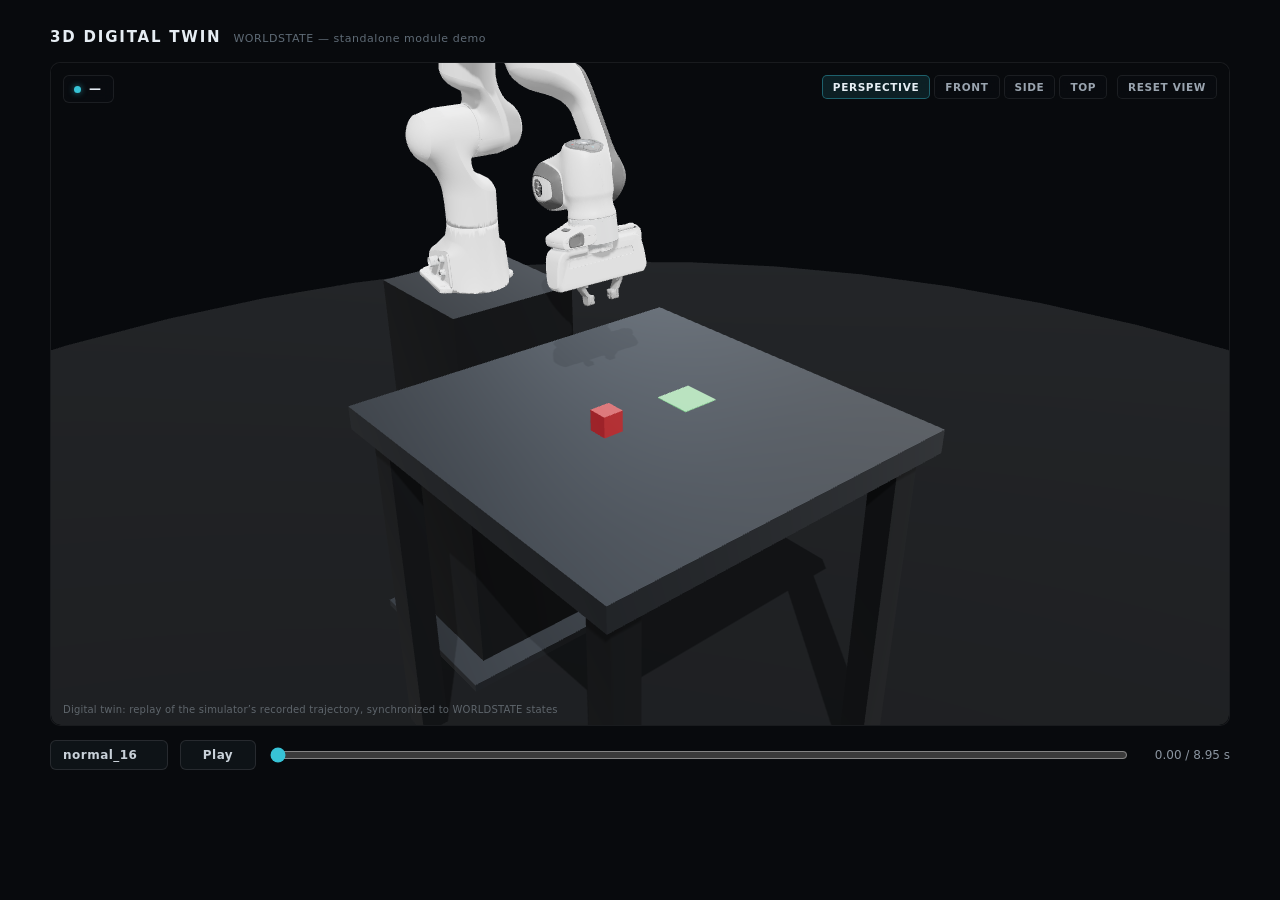
==== web/twin/index.html @ 80e949b7 "3D digital twin module (standalone, not yet wired into the UI) From the twin-viewer HACP pair (Curso" ====
<!DOCTYPE html>
<html lang="en">
<head>
<meta charset="utf-8" />
<meta name="viewport" content="width=device-width, initial-scale=1" />
<title>WORLDSTATE — 3D Digital Twin (standalone demo)</title>
<style>
  :root { color-scheme: dark; }
  * { box-sizing: border-box; }
  body {
    margin: 0;
    min-height: 100vh;
    background: #080a0d;
    color: #c9d1d9;
    font-family: Inter, -apple-system, "SF Pro Text", "Segoe UI", system-ui, sans-serif;
    display: flex;
    flex-direction: column;
    align-items: center;
    padding: 28px 24px 40px;
    -webkit-font-smoothing: antialiased;
  }
  header {
    width: 100%;
    max-width: 1180px;
    display: flex;
    align-items: baseline;
    gap: 12px;
    margin-bottom: 16px;
  }
  header h1 {
    margin: 0;
    font-size: 15px;
    font-weight: 700;
    letter-spacing: 0.12em;
    color: #e6edf3;
    text-transform: uppercase;
  }
  header span {
    font-size: 11px;
    letter-spacing: 0.05em;
    color: #5f6b76;
  }
  #twin-container {
    width: 100%;
    max-width: 1180px;
    aspect-ratio: 16 / 9;
    border: 1px solid rgba(255, 255, 255, 0.07);
    border-radius: 10px;
    overflow: hidden;
    background: #080a0d;
  }
  .demo-controls {
    width: 100%;
    max-width: 1180px;
    display: flex;
    align-items: center;
    gap: 12px;
    margin-top: 14px;
  }
  .demo-controls select,
  .demo-controls button {
    appearance: none;
    background: rgba(16, 20, 25, 0.9);
    border: 1px solid rgba(255, 255, 255, 0.1);
    border-radius: 6px;
    color: #c9d1d9;
    font-family: inherit;
    font-size: 12px;
    font-weight: 600;
    letter-spacing: 0.04em;
    padding: 7px 12px;
    cursor: pointer;
  }
  .demo-controls select:hover,
  .demo-controls button:hover { border-color: rgba(255, 255, 255, 0.25); }
  #twin-play { min-width: 76px; }
  #twin-scrub {
    flex: 1;
    accent-color: #37c3d6;
    cursor: pointer;
  }
  #twin-time {
    font-variant-numeric: tabular-nums;
    font-size: 12px;
    color: #8b95a0;
    min-width: 88px;
    text-align: right;
  }
</style>
</head>
<body>
  <header>
    <h1>3D Digital Twin</h1>
    <span>WORLDSTATE — standalone module demo</span>
  </header>

  <div id="twin-container"></div>

  <div class="demo-controls">
    <select id="twin-run-select" aria-label="Run">
      <option value="normal_16">normal_16</option>
      <option value="miss_unseen">miss_unseen</option>
    </select>
    <button id="twin-play" type="button" data-playing="false">Play</button>
    <input id="twin-scrub" type="range" min="0" max="8.95" step="0.05" value="0" aria-label="Scrub" />
    <span id="twin-time">0.00 / 8.95 s</span>
  </div>

  <script type="module">
    import { mountTwin } from './twin.js';

    const container = document.getElementById('twin-container');
    const twin = mountTwin(container, { assetsBase: './assets', dataBase: './data' });
    window.__twin = twin;

    const runSelect = document.getElementById('twin-run-select');
    const playBtn = document.getElementById('twin-play');
    const scrub = document.getElementById('twin-scrub');
    const timeLabel = document.getElementById('twin-time');

    async function loadRun(runId) {
      twin.pause();
      playBtn.dataset.playing = 'false';
      playBtn.textContent = 'Play';
      await twin.load(runId);
      try {
        const res = await fetch(`./dev/${runId}.analysis.json`);
        if (res.ok) twin.setAnalysis(await res.json());
        else twin.setAnalysis(null);
      } catch {
        twin.setAnalysis(null);
      }
      twin.setTime(0);
      scrub.max = twin.getDuration().toFixed(2);
      syncUI();
    }

    function syncUI() {
      const t = twin.getTime();
      scrub.value = String(t);
      timeLabel.textContent = `${t.toFixed(2)} / ${twin.getDuration().toFixed(2)} s`;
    }

    runSelect.addEventListener('change', () => loadRun(runSelect.value));

    playBtn.addEventListener('click', () => {
      const playing = playBtn.dataset.playing === 'true';
      if (playing) {
        twin.pause();
        playBtn.dataset.playing = 'false';
        playBtn.textContent = 'Play';
      } else {
        twin.play();
        playBtn.dataset.playing = 'true';
        playBtn.textContent = 'Pause';
      }
    });

    scrub.addEventListener('input', () => {
      twin.setTime(parseFloat(scrub.value));
      timeLabel.textContent = `${twin.getTime().toFixed(2)} / ${twin.getDuration().toFixed(2)} s`;
    });

    (function uiLoop() {
      requestAnimationFrame(uiLoop);
      if (playBtn.dataset.playing === 'true') syncUI();
    })();

    loadRun(runSelect.value);
  </script>
</body>
</html>
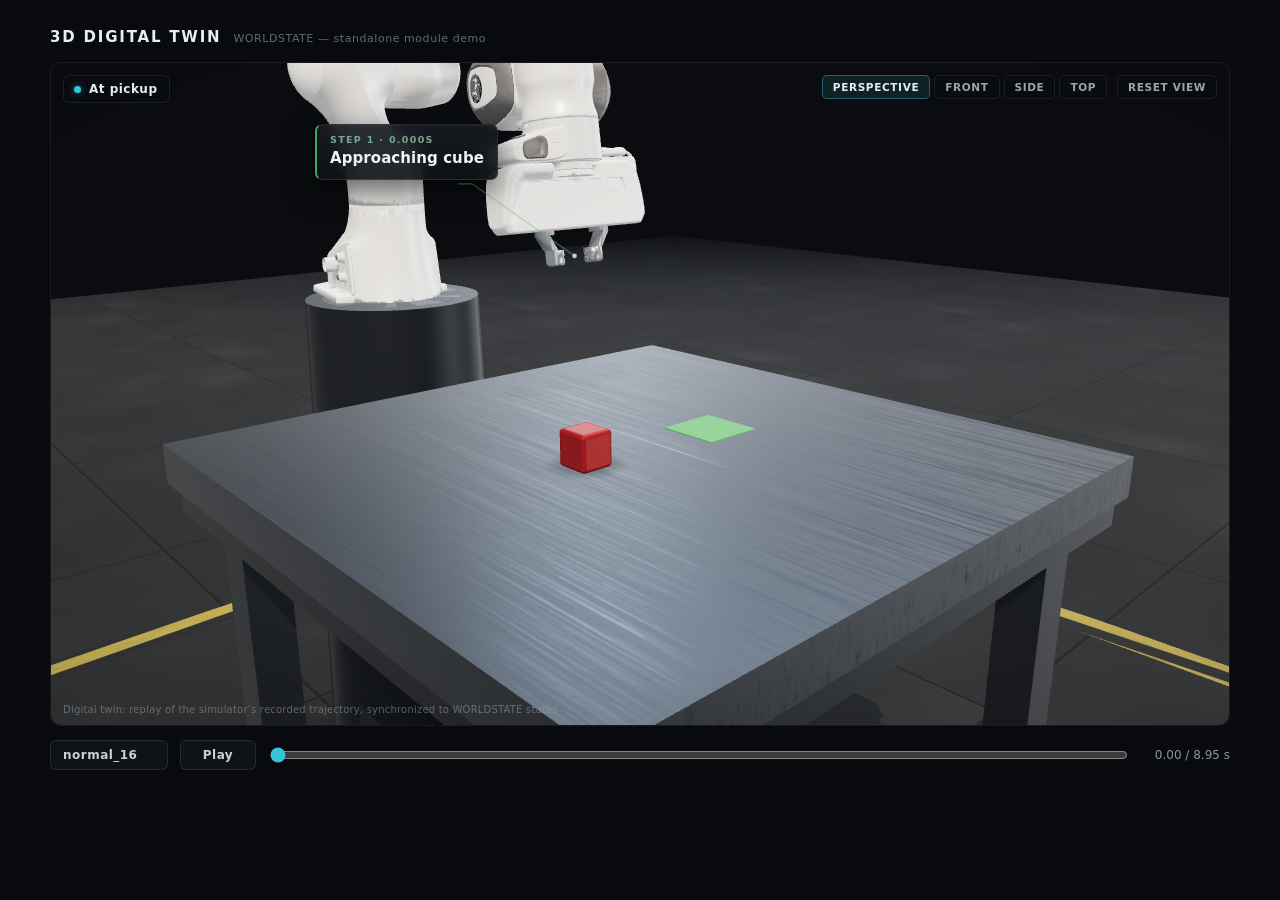
==== commit d9296af6: "3D callouts anchored to arm, cube and pad, derived from trajectory and analysis From the callouts HA" ====
--- a/web/twin/index.html
+++ b/web/twin/index.html
@@ -4,6 +4,7 @@
 <meta charset="utf-8" />
 <meta name="viewport" content="width=device-width, initial-scale=1" />
 <title>WORLDSTATE — 3D Digital Twin (standalone demo)</title>
+<link rel="icon" href="data:," />
 <style>
   :root { color-scheme: dark; }
   * { box-sizing: border-box; }
@@ -108,10 +109,13 @@
 
   <script type="module">
     import { mountTwin } from './twin.js';
+    import { mountCallouts } from './callouts.js';
 
     const container = document.getElementById('twin-container');
     const twin = mountTwin(container, { assetsBase: './assets', dataBase: './data' });
+    const callouts = mountCallouts(twin, container);
     window.__twin = twin;
+    window.__callouts = callouts;
 
     const runSelect = document.getElementById('twin-run-select');
     const playBtn = document.getElementById('twin-play');
@@ -123,13 +127,24 @@
       playBtn.dataset.playing = 'false';
       playBtn.textContent = 'Play';
       await twin.load(runId);
+
+      // Callouts need the raw per-frame data (same JSON the twin replays).
+      try {
+        const res = await fetch(`./data/${runId}.json`);
+        const run = res.ok ? await res.json() : null;
+        callouts.setRun(runId, run ? run.frames : null);
+      } catch {
+        callouts.setRun(runId, null);
+      }
+
+      let analysis = null;
       try {
         const res = await fetch(`./dev/${runId}.analysis.json`);
-        if (res.ok) twin.setAnalysis(await res.json());
-        else twin.setAnalysis(null);
-      } catch {
-        twin.setAnalysis(null);
-      }
+        if (res.ok) analysis = await res.json();
+      } catch { /* demo page runs without analysis too */ }
+      twin.setAnalysis(analysis);
+      callouts.setAnalysis(analysis);
+
       twin.setTime(0);
       scrub.max = twin.getDuration().toFixed(2);
       syncUI();
@@ -166,7 +181,46 @@
       if (playBtn.dataset.playing === 'true') syncUI();
     })();
 
-    loadRun(runSelect.value);
+    // ---- deterministic hooks for screenshots / Playwright ----
+    const nextFrames = (n = 2) => new Promise((resolve) => {
+      let left = n;
+      const step = () => (--left <= 0 ? resolve() : requestAnimationFrame(step));
+      requestAnimationFrame(step);
+    });
+
+    window.__setRun = async (runId) => {
+      runSelect.value = runId;
+      await loadRun(runId);
+      await twin.ready;
+      await nextFrames(3);
+    };
+    window.__seek = async (t) => {
+      twin.pause();
+      playBtn.dataset.playing = 'false';
+      playBtn.textContent = 'Play';
+      twin.setTime(t);
+      syncUI();
+      await nextFrames(3);
+      return twin.getTime();
+    };
+    window.__visibleCallouts = () => Array.from(
+      container.querySelectorAll('.co-card[data-visible="true"]'),
+    ).map((c) => ({
+      id: c.dataset.id,
+      kind: c.dataset.kind,
+      anchor: c.dataset.anchor,
+      status: c.dataset.status,
+      eyebrow: (c.querySelector('.co-eyebrow') || {}).textContent || '',
+      title: (c.querySelector('.co-title') || {}).textContent || '',
+      detail: (c.querySelector('.co-detail') || {}).textContent || '',
+    }));
+
+    window.__twinReady = (async () => {
+      await loadRun(runSelect.value);
+      await twin.ready;
+      await nextFrames(3);
+      return true;
+    })();
   </script>
 </body>
 </html>
